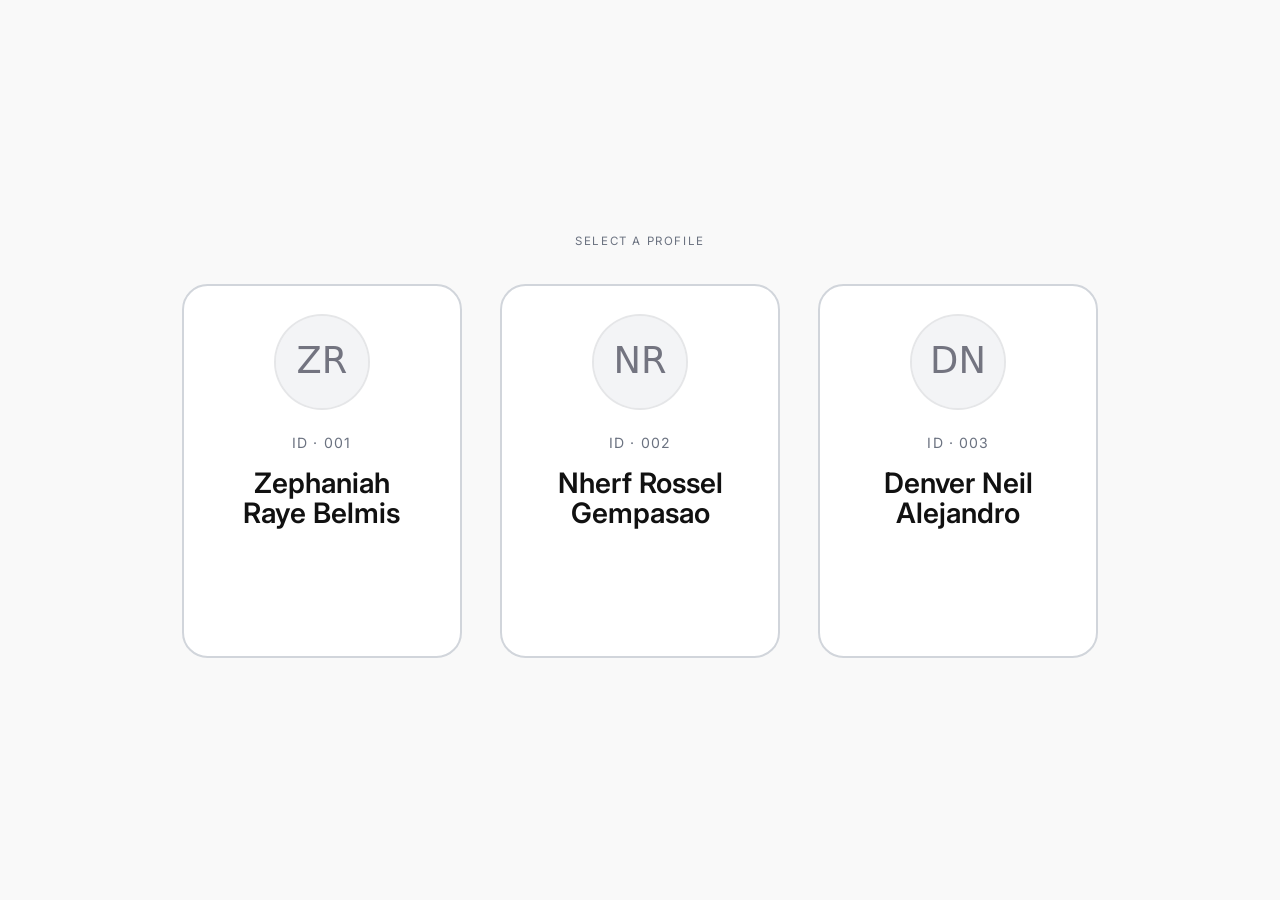
==== index.html @ e9e54934 "Initial commit" ====
<!DOCTYPE html>
<html lang="en">
<head>
  <meta charset="UTF-8" />
  <meta name="viewport" content="width=device-width, initial-scale=1.0" />
  <title>Profile Hub</title>
  <link rel="preconnect" href="https://fonts.googleapis.com" />
  <link href="https://fonts.googleapis.com/css2?family=Inter:wght@400;600&display=swap" rel="stylesheet" />
  <link rel="stylesheet" href="styles.css" />
</head>
<body>
  <main class="page-index">
    <div class="deco-top"></div>
    <p class="page-title">Select a profile</p>
    <div id="profile-list"></div>
    <div class="deco-bottom"></div>
  </main>
  <script src="app.js"></script>
</body>
</html>
---- styles.css ----
/* ── reset ── */
*, *::before, *::after { box-sizing: border-box; margin: 0; padding: 0; }

/* ── tokens ── */
:root{
  --bg: #f9f9f9;
  --border: #d1d5db;
  --text: #111;
  --muted: #6b7280;
  --hover-bg: #f3f4f6;
}

/* ── base ── */
body{
  font-family:'Inter', system-ui, sans-serif;
  background:var(--bg);
  color:var(--text);
  min-height:100vh;
}

/* ── index layout ── */
.page-index{
  display:flex;
  flex-direction:column;
  align-items:center;
  justify-content:center;
  min-height:100vh;
  padding:80px 24px;
}

.deco-top, .deco-bottom{
  width:100%;
  max-width:920px;
  height:80px;
}

.page-title{
  font-size:0.72rem;
  letter-spacing:0.14em;
  text-transform:uppercase;
  color:var(--muted);
  margin-bottom:28px;
}

/* ── card row ── */
#profile-list{
  display:flex;
  flex-direction:row;
  flex-wrap:wrap;
  gap:clamp(16px,3vw,48px);
  justify-content:center;
  align-items:flex-start;
  padding:8px;
}

/* ── profile card: ── */
.profile-card{
  display:flex;
  flex-direction:column;
  align-items:center;
  justify-content:flex-start;
  width:clamp(280px,20vw,520px);      /* min 280px, grows with viewport, max 520px */
  aspect-ratio:3/4;                   /* keeps rectangle shape */
  padding:clamp(18px,2.2vw,36px);
  border:clamp(1px,0.22vw,3px) solid var(--border);
  border-radius:clamp(12px,2vw,28px);
  background:#fff;
  cursor:pointer;
  text-decoration:none;
  color:var(--text);
  transition:border-color .18s, background .18s, box-shadow .18s, transform .18s;
  user-select:none;
  -webkit-tap-highlight-color:transparent;
  gap:12px;
  overflow:hidden;
}

/* hover */
.profile-card:hover{
  border-color:var(--text);
  background:var(--hover-bg);
  box-shadow:0 8px 30px rgba(0,0,0,0.08);
  transform:translateY(-6px);
}

/* ── avatar── */
.profile-card__avatar{
  width:clamp(96px,36%,220px);     /* larger minimum; scales with card width */
  height:auto;
  aspect-ratio:1/1;
  border-radius:50%;
  object-fit:cover;
  display:block;
  margin:0 0 12px 0;
  border:clamp(2px,0.18vw,4px) solid rgba(0,0,0,0.06);
  background:#f3f4f6;
}

/* ── text sizing ── */
.profile-card__id{
  font-size:clamp(0.68rem,1.1vw,0.9rem);
  letter-spacing:0.08em;
  color:var(--muted);
  text-transform:uppercase;
  margin-bottom:6px;
  text-align:center;
}

.profile-card__name{
  font-size:clamp(1.1rem,2.2vw,1.8rem);  /* larger on bigger screens */
  font-weight:600;
  text-align:center;
  line-height:1.05;
  word-break:break-word;
  max-width:90%;
}

.page-profile {
  position: relative;
  display: flex;
  flex-direction: column;
  min-height: 100vh;
  background: #fff;
}


.close-btn {
  position: absolute;
  top: clamp(12px, 2vw, 20px);
  left: clamp(12px, 2vw, 20px);
  width: clamp(40px, 4.2vw, 48px);
  height: clamp(40px, 4.2vw, 48px);
  display: inline-flex;
  align-items: center;
  justify-content: center;
  border-radius: 50%;
  background: #fff;
  border: 1.5px solid var(--border);
  color: var(--muted);
  font-size: 1.15rem;
  text-decoration: none;
  cursor: pointer;
  box-shadow: 0 6px 18px rgba(0,0,0,0.08);
  transition: transform .12s, box-shadow .12s, border-color .12s, color .12s;
  z-index: 20;
}
.close-btn:hover {
  transform: translateY(-3px);
  border-color: var(--text);
  color: var(--text);
  box-shadow: 0 14px 36px rgba(0,0,0,0.12);
}

.close-btn:focus {
  outline: none;
  box-shadow: 0 0 0 4px rgba(59,130,246,0.12);
}
/* default viewport */
@media (max-width:420px){
  .page-index{ padding:48px 12px; }
  .profile-card{ width:clamp(240px,80vw,360px); aspect-ratio:3/4; padding:16px; }
  .profile-card__avatar{ width:clamp(80px,30%,160px); }
  .profile-card__name{ font-size:1.05rem; }
}
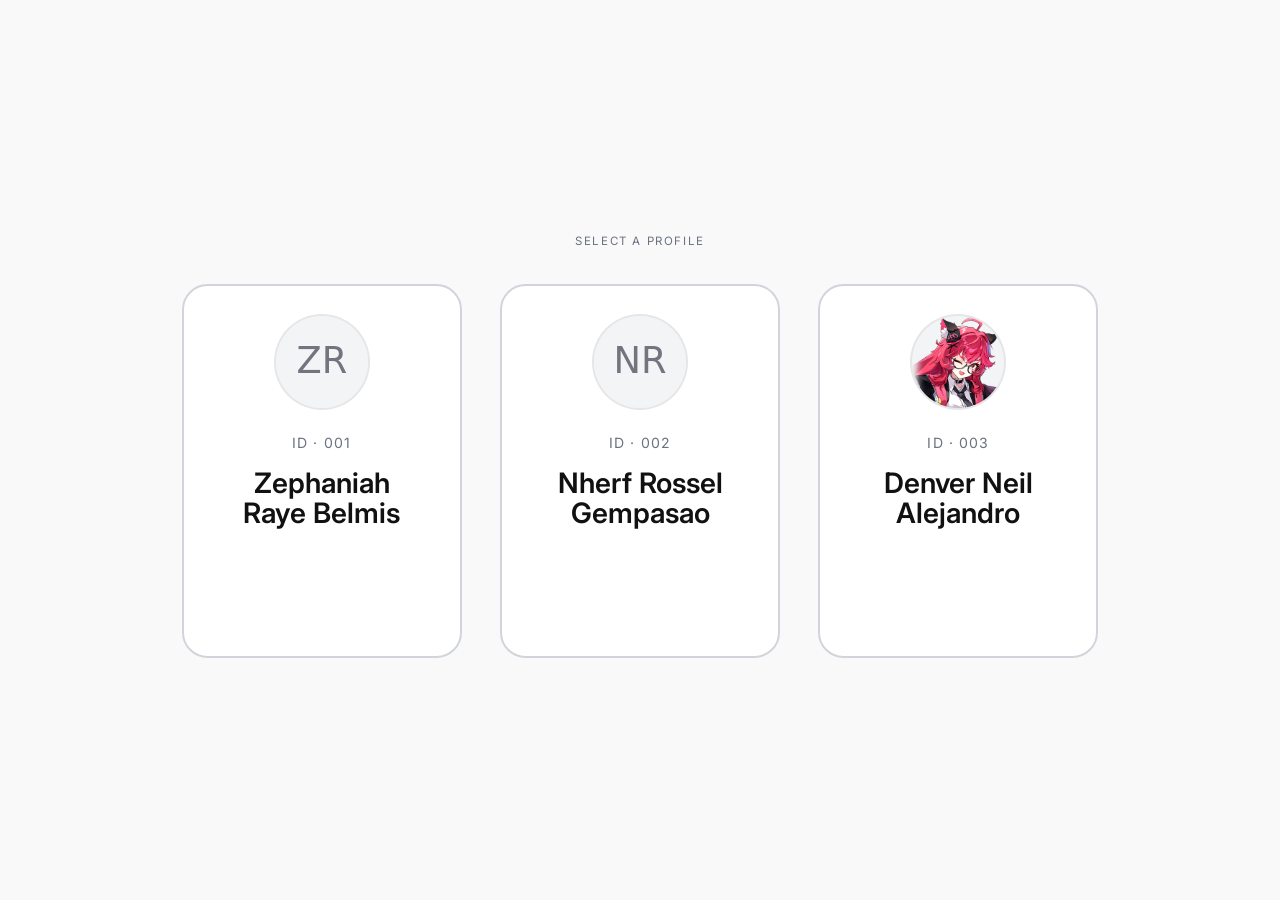
==== commit 12fe025f: "update: profiles and directories management" ====
--- a/index.html
+++ b/index.html
@@ -15,6 +15,7 @@
     <div id="profile-list"></div>
     <div class="deco-bottom"></div>
   </main>
-  <script src="app.js"></script>
+  <script src="src/profiles-data.js"></script>
+  <script src="src/app.js"></script>
 </body>
 </html>
